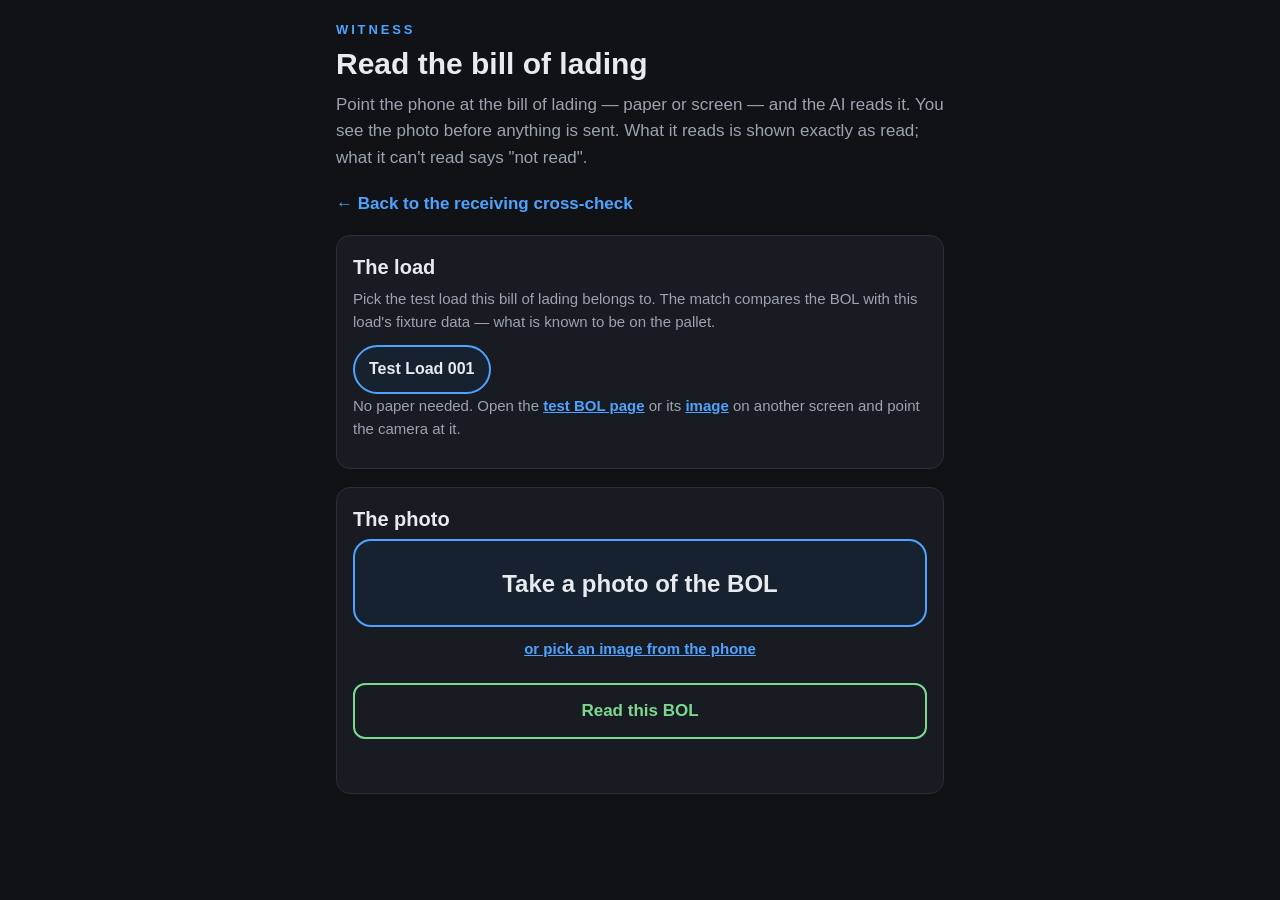
==== bol.html @ b9c995ba "BOL camera read (slice 3): fixture, bol.html, js/bol.js, match, save - test-data/bol-test-load-001.h" ====
<!DOCTYPE html>
<html lang="en">
<head>
<meta charset="utf-8">
<meta name="viewport" content="width=device-width, initial-scale=1">
<title>Witness — Read the bill of lading</title>
<link rel="stylesheet" href="css/witness.css">
<link rel="stylesheet" href="css/warehouse.css">
<link rel="stylesheet" href="css/bol.css">
</head>
<body>
<main class="wrap">

  <header class="masthead">
    <p class="kicker">Witness</p>
    <h1>Read the bill of lading</h1>
    <p class="lede">Point the phone at the bill of lading — paper or screen —
    and the AI reads it. You see the photo before anything is sent. What it
    reads is shown exactly as read; what it can't read says "not read".</p>
    <p class="note"><a class="backlink" href="index.html">← Back to the receiving cross-check</a></p>
  </header>

  <section class="panel" id="loadBox">
    <h2>The load</h2>
    <p class="note">Pick the test load this bill of lading belongs to. The
    match compares the BOL with this load's fixture data — what is known to
    be on the pallet.</p>
    <div class="chips" id="loadChips"></div>
    <p class="note bol-fixture">No paper needed. Open the
      <a href="test-data/bol-test-load-001.html" target="_blank" rel="noopener">test BOL page</a>
      or its <a href="test-data/bol-test-load-001.png" target="_blank" rel="noopener">image</a>
      on another screen and point the camera at it.</p>
  </section>

  <section class="panel" id="captureBox">
    <h2>The photo</h2>
    <input id="camInput" class="bol-file" type="file" accept="image/*" capture="environment">
    <label class="talk bol-btn" for="camInput">Take a photo of the BOL</label>
    <input id="fileInput" class="bol-file" type="file" accept="image/*">
    <p class="hint"><label class="bol-pick" for="fileInput">or pick an image from the phone</label></p>

    <figure id="previewBox" class="bol-preview" hidden>
      <img id="preview" alt="The photo of the bill of lading that will be sent">
      <figcaption class="note" id="previewNote"></figcaption>
    </figure>
    <button type="button" id="readBtn" class="crosscheck-btn bol-read" hidden>Read this BOL</button>
    <p id="status" class="status" role="status" aria-live="polite"></p>
    <div id="error" class="error" role="alert" hidden></div>
  </section>

  <section class="panel" id="saysBox" hidden>
    <h2>What the BOL says</h2>
    <p class="note">Exactly as read from the photo.</p>
    <ul class="bol-lines" id="saysList"></ul>
  </section>

  <section class="panel" id="matchBox" hidden>
    <h2>The match</h2>
    <p class="note" id="matchAgainst"></p>
    <p class="bol-summary" id="matchSummary"></p>
    <h3 class="heard-label">The pallet against the BOL</h3>
    <ul class="bol-lines" id="countList"></ul>
    <h3 class="heard-label">The BOL against the one on file</h3>
    <ul class="bol-lines" id="idList"></ul>
    <p class="note bol-law">Findings, not a decision. A person decides what
    happens to this load.</p>
    <button type="button" id="saveBtn" class="crosscheck-btn">Save with the load's record</button>
    <p id="saveStatus" class="status" role="status" aria-live="polite"></p>
  </section>

</main>
<script src="data/bol-loads.js"></script>
<script src="js/bol.js"></script>
<script src="js/bol-page.js"></script>
</body>
</html>
---- css/witness.css ----
/* Witness Step 1 — plain, dark, phone-first. Big type, big button,
   nothing decorative between the receiver and the record. */

:root {
  --bg: #101216;
  --panel: #181b21;
  --line: #2a2f38;
  --text: #e8eaed;
  --dim: #9aa3af;
  --accent: #4da3ff;
  --danger: #ff5d5d;
  --danger-bg: #2a1719;
  --ok: #7bd88f;
}

* { box-sizing: border-box; }

body {
  margin: 0;
  background: var(--bg);
  color: var(--text);
  font: 17px/1.55 -apple-system, "Segoe UI", Roboto, Helvetica, Arial, sans-serif;
}

.wrap {
  max-width: 640px;
  margin: 0 auto;
  padding: 20px 16px 48px;
}

.kicker {
  margin: 0;
  letter-spacing: 0.22em;
  text-transform: uppercase;
  font-size: 13px;
  color: var(--accent);
  font-weight: 700;
}

h1 { margin: 6px 0 10px; font-size: 30px; line-height: 1.2; }
h2 { margin: 0 0 4px; font-size: 20px; }

.lede { color: var(--dim); margin: 0 0 20px; }

.status {
  min-height: 1.55em;
  margin: 0 0 12px;
  color: var(--dim);
}
.status.busy { color: var(--accent); }
.status.done { color: var(--ok); }

/* The button is the app. Thumb-sized, unmissable, honest states. */
.talk {
  display: block;
  width: 100%;
  min-height: 104px;
  border: 2px solid var(--accent);
  border-radius: 18px;
  background: #16222f;
  color: var(--text);
  font-size: 24px;
  font-weight: 700;
  cursor: pointer;
  touch-action: none;          /* holding must not scroll the page */
  -webkit-user-select: none;
  user-select: none;
  -webkit-touch-callout: none; /* no long-press callout on iOS */
}
.talk:focus-visible { outline: 3px solid var(--accent); outline-offset: 3px; }
.talk.recording {
  background: var(--danger-bg);
  border-color: var(--danger);
  color: #ffd9d9;
}
.talk:disabled { opacity: 0.55; cursor: wait; }

.hint { text-align: center; color: var(--dim); margin: 10px 0 22px; font-size: 15px; }

.error {
  border: 1px solid var(--danger);
  background: var(--danger-bg);
  border-radius: 12px;
  padding: 12px 14px;
  margin: 0 0 18px;
}

.panel {
  background: var(--panel);
  border: 1px solid var(--line);
  border-radius: 14px;
  padding: 16px;
  margin: 0 0 18px;
}
.panel .note { color: var(--dim); margin: 0 0 12px; font-size: 15px; }
.transcript { margin: 0; white-space: pre-wrap; }

.rows { margin: 0; }
.rows .row {
  display: block;
  padding: 9px 0;
  border-top: 1px solid var(--line);
}
.rows .row:first-child { border-top: none; padding-top: 2px; }
.rows dt {
  font-size: 13px;
  letter-spacing: 0.08em;
  text-transform: uppercase;
  color: var(--dim);
  margin: 0 0 2px;
}
.rows dd { margin: 0; }
.rows dd.unsaid { color: var(--dim); font-style: italic; }
.rows dd ul { margin: 0; padding-left: 20px; }

/* Test loads: tap to pick the load being scanned. The pick never
   changes the scan — it only labels the shared text. */
.load {
  display: block;
  width: 100%;
  margin: 0 0 12px;
  padding: 8px;
  background: var(--bg);
  border: 2px solid var(--line);
  border-radius: 12px;
  color: var(--text);
  font: inherit;
  text-align: left;
  cursor: pointer;
}
.load img { display: block; width: 100%; height: auto; border-radius: 8px; }
.load-name { display: block; margin-top: 8px; font-size: 16px; font-weight: 700; }
.load.selected { border-color: var(--accent); background: #16222f; }
.load.selected .load-name::after { content: " — selected"; color: var(--accent); }
.load:focus-visible { outline: 3px solid var(--accent); outline-offset: 2px; }
.load-status { margin-bottom: 0; }

/* Share: sits under the record, appears only once a record exists. */
.share {
  display: block;
  width: 100%;
  min-height: 56px;
  margin-top: 14px;
  border: 2px solid var(--accent);
  border-radius: 14px;
  background: transparent;
  color: var(--accent);
  font-size: 18px;
  font-weight: 700;
  cursor: pointer;
}
.share[hidden] { display: none; }
.share:focus-visible { outline: 3px solid var(--accent); outline-offset: 3px; }

.share-text {
  width: 100%;
  margin-top: 4px;
  padding: 10px;
  background: var(--bg);
  color: var(--text);
  border: 1px solid var(--line);
  border-radius: 10px;
  font: 14px/1.5 ui-monospace, Menlo, Consolas, monospace;
}

/* Flags: each report-worthy item from the transcript — a short plain
   label over the speaker's exact words, quoted. */
.flags .flag {
  padding: 9px 0 9px 12px;
  border-top: 1px solid var(--line);
  border-left: 3px solid var(--accent);
  margin-top: 9px;
}
.flags .flag:first-child { margin-top: 0; }
.flag-label {
  font-size: 13px;
  letter-spacing: 0.08em;
  text-transform: uppercase;
  color: var(--dim);
  margin: 0 0 2px;
}
.flag-quote { margin: 0; }
.flag-quote::before { content: "“"; }
.flag-quote::after { content: "”"; }

.foot { color: var(--dim); font-size: 15px; margin-top: 26px; }
.foot .small { font-size: 13px; }

/* Step 2 — photo flags grouped by side, the comparison's verdicts,
   and the OS&D report. Same plain language as Step 1: bands and
   landmarks first, colour never the only signal (every verdict chip
   carries its word). */
.subhead { margin: 20px 0 6px; font-size: 18px; }

.side-group { margin-top: 12px; }
.side-name {
  font-size: 13px;
  letter-spacing: 0.08em;
  text-transform: uppercase;
  color: var(--accent);
  margin: 0 0 2px;
  font-weight: 700;
}
.flags .photo-flag, #photoFlags .flag {
  padding: 9px 0 9px 12px;
  border-top: 1px solid var(--line);
  border-left: 3px solid var(--accent);
  margin-top: 9px;
}
.flag-detail { margin: 0; }

.verdict {
  padding: 10px 0 10px 12px;
  border-top: 1px solid var(--line);
  margin-top: 10px;
}
.verdict-head { margin: 0 0 4px; }
.verdict-point { font-weight: 700; margin-left: 8px; }
.verdict-line { margin: 0 0 2px; color: var(--text); }
.verdict-note { margin: 0; color: var(--dim); font-size: 15px; }

.chip {
  display: inline-block;
  padding: 2px 10px;
  border-radius: 999px;
  font-size: 13px;
  font-weight: 700;
  letter-spacing: 0.04em;
  text-transform: uppercase;
  border: 1px solid var(--line);
  color: var(--text);
  vertical-align: 2px;
}
.chip-agree { background: #17301d; border-color: var(--ok); color: var(--ok); }
.chip-flag { background: var(--danger-bg); border-color: var(--danger); color: var(--danger); }
.chip-cant-verify { background: #2e2a17; border-color: #d8b93e; color: #d8b93e; }
.verdict-flag { border-left: 3px solid var(--danger); padding-left: 12px; }
.verdict-agree { border-left: 3px solid var(--ok); padding-left: 12px; }
.verdict-cant-verify { border-left: 3px solid #d8b93e; padding-left: 12px; }

.osd {
  white-space: pre-wrap;
  word-wrap: break-word;
  background: var(--bg);
  border: 1px solid var(--line);
  border-radius: 10px;
  padding: 12px;
  margin: 0;
  font: 14px/1.55 ui-monospace, Menlo, Consolas, monospace;
}
---- css/warehouse.css ----
/* Warehouse page additions — witness.css carries the base theme;
   this file adds only the warehouse landmarks: role cards, name
   chips, the task card, zone cards, and plain ledger rows. Bands
   and borders do the separating; colour is never the only signal. */

.backlink { color: var(--accent); font-weight: 700; text-decoration: none; }
.backlink:focus-visible { outline: 3px solid var(--accent); outline-offset: 2px; }

/* Role pick: two big tappable cards. */
.rolepick { display: grid; grid-template-columns: 1fr 1fr; gap: 12px; }
.rolecard {
  padding: 16px 12px;
  background: var(--bg);
  border: 2px solid var(--line);
  border-radius: 12px;
  color: var(--text);
  font: inherit;
  font-size: 20px;
  font-weight: 700;
  text-align: left;
  cursor: pointer;
}
.rolecard .role-sub {
  display: block;
  margin-top: 4px;
  font-size: 14px;
  font-weight: 400;
  color: var(--dim);
}
.rolecard.selected { border-color: var(--accent); background: #16222f; }
.rolecard:focus-visible { outline: 3px solid var(--accent); outline-offset: 2px; }

/* Chips: names and doors share one quiet shape. */
.chips { display: flex; flex-wrap: wrap; gap: 8px; }
.namechip {
  padding: 10px 14px;
  background: var(--bg);
  border: 2px solid var(--line);
  border-radius: 999px;
  color: var(--text);
  font: inherit;
  font-size: 16px;
  font-weight: 700;
  cursor: pointer;
}
.namechip.selected { border-color: var(--accent); background: #16222f; }
.namechip:focus-visible { outline: 3px solid var(--accent); outline-offset: 2px; }
.zone-tag { color: var(--dim); font-size: 13px; font-weight: 400; }

.doorchip {
  padding: 8px 12px;
  border: 1px solid var(--line);
  border-radius: 999px;
  background: var(--bg);
  font-size: 15px;
}

/* The worker's task card: one job, big words. */
.taskcard {
  border-left: 3px solid var(--accent);
  padding: 4px 0 4px 12px;
}
.task-type {
  font-size: 13px;
  letter-spacing: 0.08em;
  text-transform: uppercase;
  color: var(--dim);
  margin: 0 0 2px;
}
.task-title { font-size: 21px; font-weight: 700; margin: 0 0 4px; line-height: 1.3; }
.task-detail { margin: 0; color: var(--text); }
.task-none { font-size: 18px; margin: 0; }

.crosscheck-btn {
  display: block;
  margin-top: 12px;
  padding: 13px;
  border: 2px solid var(--ok);
  border-radius: 12px;
  color: var(--ok);
  font-size: 17px;
  font-weight: 700;
  text-align: center;
  text-decoration: none;
}
.crosscheck-btn:focus-visible { outline: 3px solid var(--ok); outline-offset: 2px; }

.upnext-row {
  padding: 8px 0;
  border-top: 1px solid var(--line);
}
.upnext-row:first-child { border-top: none; }
.upnext-row .task-type { margin-right: 6px; }

/* Manager bands. */
.bottleneck-line { font-size: 18px; margin: 0; line-height: 1.5; }

.zonecard {
  border: 1px solid var(--line);
  border-radius: 12px;
  background: var(--bg);
  padding: 12px 14px;
  margin: 0 0 10px;
}
.zone-head {
  font-size: 15px;
  font-weight: 700;
  letter-spacing: 0.08em;
  text-transform: uppercase;
  color: var(--accent);
  margin: 0 0 6px;
}
.zone-line { margin: 0 0 2px; color: var(--dim); }
.zone-line strong { color: var(--text); }

.labor-row, .record-row {
  padding: 8px 0;
  border-top: 1px solid var(--line);
}
.labor-row:first-child, .record-row:first-child { border-top: none; }
.labor-now { color: var(--dim); font-size: 15px; }
.record-row { font-size: 15px; }

/* ---------- Conversational layer: talk to the queue, ask the building.
   The talk buttons reuse module one's .talk shape (witness.css). */
.wh-talk { min-height: 88px; font-size: 22px; }
.wh-status { margin: 10px 0 0; min-height: 1.4em; }

.heard {
  margin-top: 12px;
  border-left: 3px solid var(--accent);
  padding: 2px 0 2px 12px;
}
.heard-label {
  font-size: 13px;
  letter-spacing: 0.08em;
  text-transform: uppercase;
  color: var(--dim);
  margin: 10px 0 2px;
}
.heard-label:first-child { margin-top: 0; }
.heard-text { margin: 0; font-size: 18px; font-style: italic; }
.reply-line { margin: 0 0 4px; font-size: 18px; line-height: 1.4; }

.task-note {
  margin: 8px 0 0;
  padding: 6px 10px;
  border: 1px solid var(--danger);
  border-radius: 8px;
  background: var(--danger-bg);
  font-size: 15px;
}

.example-q {
  display: block;
  width: 100%;
  margin: 0 0 12px;
  padding: 10px 12px;
  background: var(--bg);
  border: 1px dashed var(--line);
  border-radius: 10px;
  color: var(--text);
  font: inherit;
  font-size: 15px;
  text-align: left;
  cursor: pointer;
}
.example-q::before { content: "Try: "; color: var(--dim); }
.example-q:focus-visible { outline: 3px solid var(--accent); outline-offset: 2px; }

.ask-label { display: block; font-size: 14px; color: var(--dim); margin: 0 0 4px; }
.ask-input {
  width: 100%;
  box-sizing: border-box;
  padding: 10px 12px;
  background: var(--bg);
  border: 2px solid var(--line);
  border-radius: 10px;
  color: var(--text);
  font: inherit;
  font-size: 17px;
  resize: vertical;
}
.ask-input:focus { border-color: var(--accent); outline: none; }

.ask-row { display: grid; grid-template-columns: 1fr 1fr; gap: 10px; }
.ask-row .share { margin-top: 10px; }
.ask-btn:disabled { opacity: 0.55; cursor: wait; }
.ask-talk {
  touch-action: none;
  -webkit-user-select: none;
  user-select: none;
  -webkit-touch-callout: none;
}
.ask-talk.recording { background: var(--danger-bg); border-color: var(--danger); color: #ffd9d9; }

.ask-answer {
  margin-top: 14px;
  border-left: 3px solid var(--accent);
  padding: 2px 0 2px 12px;
}
.ask-table { width: 100%; border-collapse: collapse; font-size: 15px; margin: 2px 0 6px; }
.ask-table th, .ask-table td { text-align: left; padding: 5px 6px; border-bottom: 1px solid var(--line); }
.ask-table th { color: var(--dim); font-weight: 400; font-size: 13px; }
.ask-table tr.hot td { color: #ffd9d9; font-weight: 700; }
.ask-engine { margin: 0 0 8px; font-size: 15px; color: var(--dim); }
.ask-check { margin: 6px 0; font-size: 15px; color: var(--ok); }
.ask-check.warn { color: #ffd27a; }
.ask-law { margin: 6px 0; font-size: 15px; font-weight: 700; }
.ask-evidence summary { cursor: pointer; color: var(--accent); font-size: 15px; margin-top: 6px; }
.evidence {
  white-space: pre-wrap;
  font: 13px/1.5 ui-monospace, Menlo, Consolas, monospace;
  background: var(--bg);
  border: 1px solid var(--line);
  border-radius: 8px;
  padding: 10px;
  max-height: 320px;
  overflow: auto;
}

/* ---------- Deepen areas: stages, holds, updates, shift summary. ---- */
.stage-chip {
  display: inline-block;
  margin-left: 6px;
  padding: 1px 8px;
  border: 1px solid var(--line);
  border-radius: 999px;
  font-size: 12px;
  letter-spacing: 0.06em;
  text-transform: uppercase;
  color: var(--dim);
}
.stage-chip.stage-closed, .stage-chip.stage-shipped { border-color: var(--ok); color: var(--ok); }
.stage-chip.stage-allocating { border-color: var(--danger); color: #ffd9d9; }
.stage-chip.stage-arrived, .stage-chip.stage-staged { border-color: var(--accent); color: var(--accent); }

.mini-btn {
  margin-top: 6px;
  padding: 8px 14px;
  background: transparent;
  border: 2px solid var(--accent);
  border-radius: 10px;
  color: var(--accent);
  font: inherit;
  font-size: 15px;
  font-weight: 700;
  cursor: pointer;
}
.mini-btn:focus-visible { outline: 3px solid var(--accent); outline-offset: 2px; }

.hold-row { border-left: 3px solid var(--danger); padding-left: 10px; }

.problem-label { margin-top: 14px; }
.problem-row { display: grid; grid-template-columns: 1fr auto; gap: 8px; align-items: stretch; }
.problem-row .share { margin-top: 0; min-height: 0; padding: 0 16px; width: auto; }

#holdTarget, #holdReason, #updateTask, #updateText { margin-bottom: 8px; }
select.ask-input { font-size: 16px; }
---- css/bol.css ----
/* BOL camera page — witness.css carries the theme, warehouse.css the
   chips and buttons. This file adds only the capture, the preview,
   and the findings list. Words carry the meaning; colour only helps. */

.bol-file { position: absolute; width: 1px; height: 1px; opacity: 0; overflow: hidden; }
.bol-btn { display: flex; align-items: center; justify-content: center; min-height: 88px; text-align: center; }
.bol-file:focus-visible + .bol-btn, .bol-file:focus-visible + .hint .bol-pick { outline: 3px solid var(--accent); outline-offset: 3px; }
.bol-pick { color: var(--accent); font-weight: 700; text-decoration: underline; cursor: pointer; }
.bol-fixture a { color: var(--accent); font-weight: 700; }

.bol-preview { margin: 0 0 12px; }
.bol-preview img { display: block; width: 100%; height: auto; border-radius: 10px; border: 1px solid var(--line); background: #fff; }
.bol-preview figcaption { margin: 6px 0 0; }
.bol-read { width: 100%; background: none; font: inherit; font-size: 17px; font-weight: 700; cursor: pointer; }
.bol-read:disabled, #saveBtn:disabled { opacity: 0.55; cursor: wait; }
#saveBtn { width: 100%; background: none; font: inherit; font-size: 17px; font-weight: 700; cursor: pointer; }

.bol-lines { list-style: none; margin: 0; padding: 0; }
.bol-lines li { padding: 8px 0; border-top: 1px solid var(--line); }
.bol-lines li:first-child { border-top: none; }
.bol-lines .notread { color: var(--dim); font-style: italic; }
.bol-lines .tag {
  display: inline-block;
  margin-right: 8px;
  padding: 1px 8px;
  border: 1px solid var(--line);
  border-radius: 999px;
  font-size: 12px;
  font-weight: 700;
  letter-spacing: 0.06em;
  text-transform: uppercase;
}
.bol-lines .tag.agree { border-color: var(--ok); color: var(--ok); }
.bol-lines .tag.short, .bol-lines .tag.over, .bol-lines .tag.differ { border-color: var(--danger); color: #ffb3b3; }
.bol-lines .tag.not-read, .bol-lines .tag.not-on-bol, .bol-lines .tag.extra { color: var(--dim); }

.bol-summary { font-size: 19px; font-weight: 700; margin: 0 0 8px; line-height: 1.4; }
.bol-law { margin-top: 12px; }
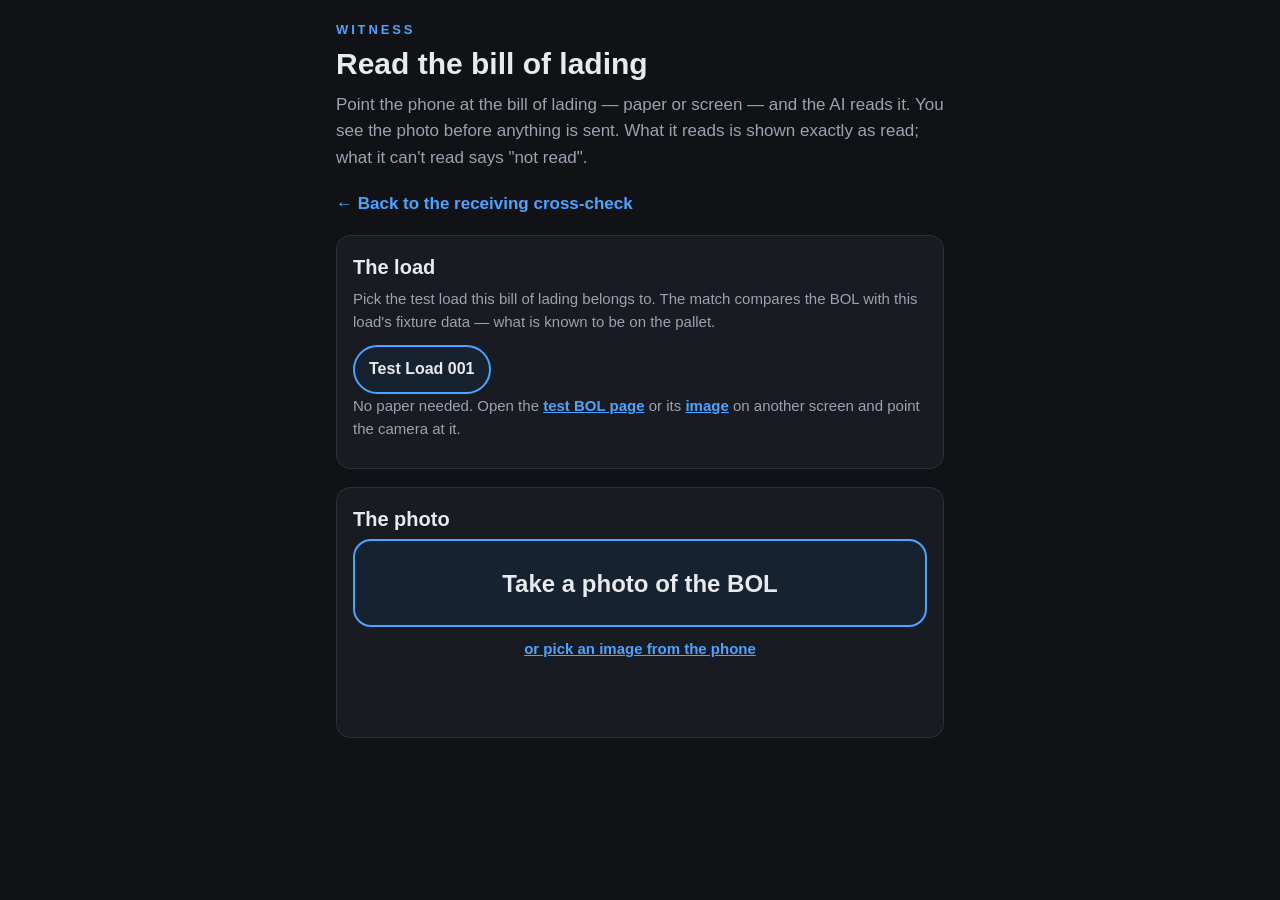
==== commit 8bb2541c: "Pages accept ?world=kitchen: warehouse, glasses, bol Co-Authored-By: Claude Opus 5.5 <noreply@anthro" ====
--- a/bol.html
+++ b/bol.html
@@ -69,6 +69,8 @@
   </section>
 
 </main>
+<script src="data/kitchen-world.js"></script>
+<script src="js/world-select.js"></script>
 <script src="data/bol-loads.js"></script>
 <script src="js/bol.js"></script>
 <script src="js/bol-page.js"></script>
--- a/css/bol.css
+++ b/css/bol.css
@@ -2,6 +2,8 @@
    chips and buttons. This file adds only the capture, the preview,
    and the findings list. Words carry the meaning; colour only helps. */
 
+
+[hidden] { display: none !important; }
 .bol-file { position: absolute; width: 1px; height: 1px; opacity: 0; overflow: hidden; }
 .bol-btn { display: flex; align-items: center; justify-content: center; min-height: 88px; text-align: center; }
 .bol-file:focus-visible + .bol-btn, .bol-file:focus-visible + .hint .bol-pick { outline: 3px solid var(--accent); outline-offset: 3px; }
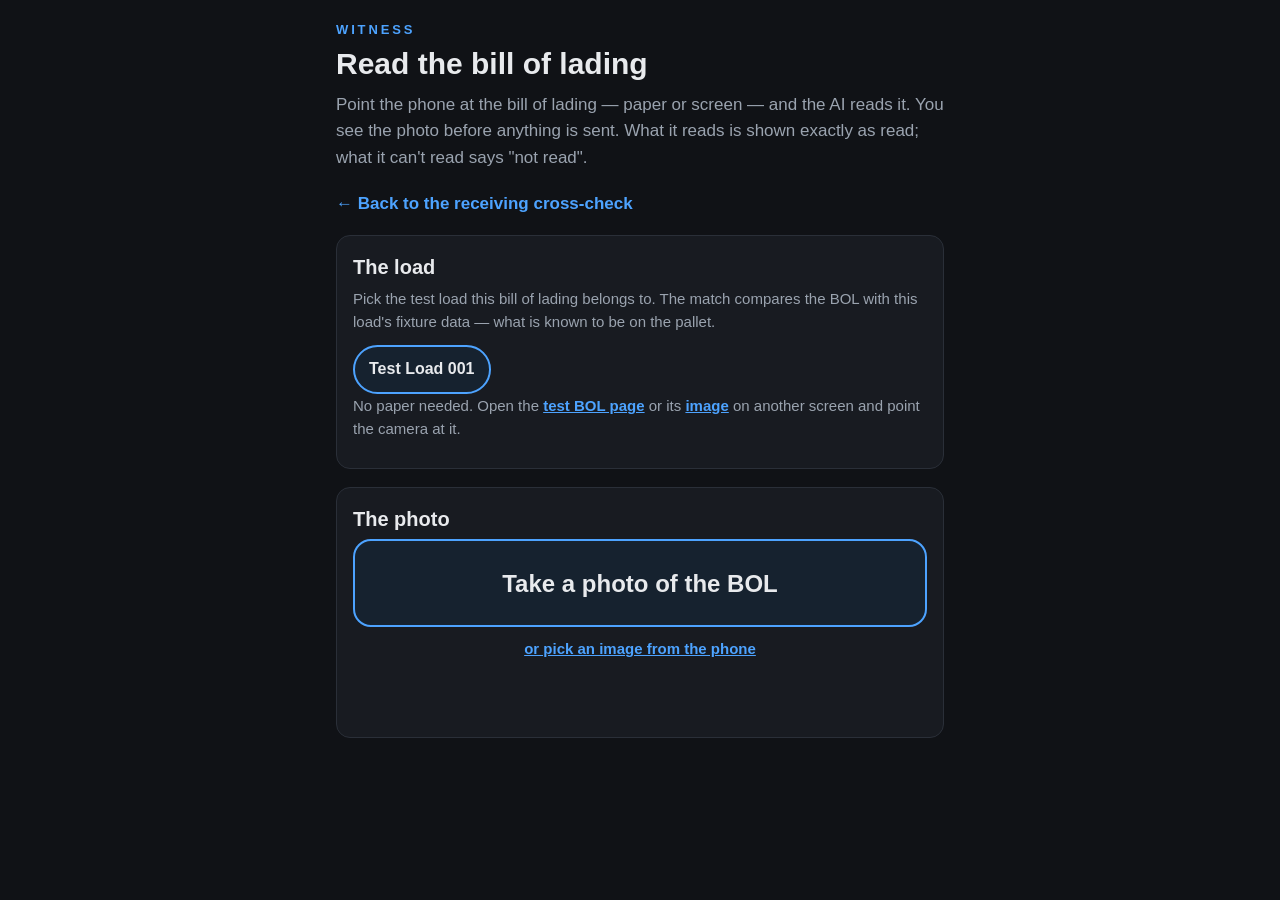
==== commit 24d42fac: "Merge pull request #2 from Grateful-Ed/claude/project-thread-b0yipv Kitchen world: receipt scan crea" ====
(no text change in the page or its own stylesheets)
